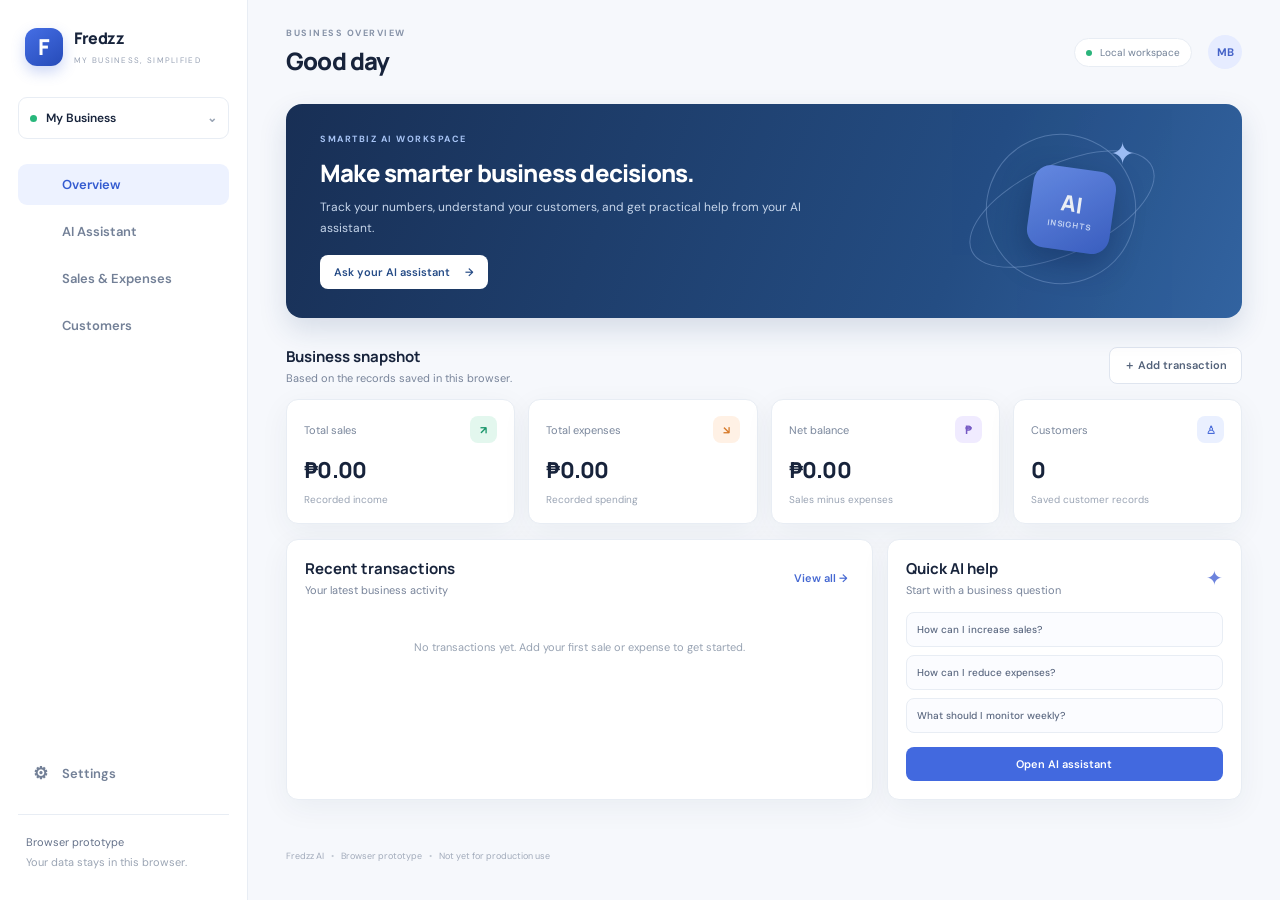
==== app/index.html @ 4c4984ea "Publish combined Fredzz website" ====
<!doctype html>
<html lang="en">
<head>
  <meta charset="utf-8">
  <meta name="viewport" content="width=device-width, initial-scale=1">
  <title>Fredzz Business Tracker</title>
  <link rel="stylesheet" href="style.css">
</head>
<body>
  <div class="app-shell">
    <aside class="sidebar">
      <div class="brand"><div class="brand-mark">F</div><div><strong>Fredzz</strong><small>MY BUSINESS, SIMPLIFIED</small></div></div>
      <div class="workspace"><span class="workspace-dot"></span><span>My Business</span><span class="chevron">⌄</span></div>
      <nav>
        <button class="nav-link active" data-page="dashboard"><span></span> Overview</button>
        <button class="nav-link" data-page="assistant"><span></span> AI Assistant</button>
        <button class="nav-link" data-page="transactions"><span></span> Sales & Expenses</button>
        <button class="nav-link" data-page="customers"><span></span> Customers</button>
      </nav>
      <div class="sidebar-bottom">
        <button class="nav-link" data-page="settings"><span>⚙</span> Settings</button>
        <div class="sidebar-note">Browser prototype<br><span>Your data stays in this browser.</span></div>
      </div>
    </aside>

    <main class="main">
      <header class="topbar">
        <div><div class="eyebrow" id="page-eyebrow">BUSINESS OVERVIEW</div><h1 id="page-title">Good day</h1></div>
        <div class="top-actions"><span class="local-pill"><i></i> Local workspace</span><div class="avatar">MB</div></div>
      </header>

      <section class="page active" id="page-dashboard">
        <div class="welcome-banner">
          <div><div class="banner-kicker">SMARTBIZ AI WORKSPACE</div><h2>Make smarter business decisions.</h2><p>Track your numbers, understand your customers, and get practical help from your AI assistant.</p><button class="button button-light" data-go="assistant">Ask your AI assistant <span>→</span></button></div>
          <div class="banner-art" aria-hidden="true"><div class="orbit orbit-one"></div><div class="orbit orbit-two"></div><div class="spark">✦</div><div class="art-card">AI<br><b>INSIGHTS</b></div></div>
        </div>
        <div class="section-heading"><div><h3>Business snapshot</h3><p>Based on the records saved in this browser.</p></div><button class="button button-outline" data-go="transactions">＋ Add transaction</button></div>
        <div class="stats-grid">
          <article class="stat-card"><div class="stat-top"><span>Total sales</span><span class="stat-icon green">↗</span></div><strong id="stat-sales">₱0.00</strong><small>Recorded income</small></article>
          <article class="stat-card"><div class="stat-top"><span>Total expenses</span><span class="stat-icon orange">↘</span></div><strong id="stat-expenses">₱0.00</strong><small>Recorded spending</small></article>
          <article class="stat-card"><div class="stat-top"><span>Net balance</span><span class="stat-icon purple">₱</span></div><strong id="stat-balance">₱0.00</strong><small>Sales minus expenses</small></article>
          <article class="stat-card"><div class="stat-top"><span>Customers</span><span class="stat-icon blue">♙</span></div><strong id="stat-customers">0</strong><small>Saved customer records</small></article>
        </div>
        <div class="dashboard-grid">
          <article class="panel"><div class="panel-heading"><div><h3>Recent transactions</h3><p>Your latest business activity</p></div><button class="text-button" data-go="transactions">View all →</button></div><div id="recent-transactions" class="table-wrap"></div></article>
          <article class="panel insight-panel"><div class="panel-heading"><div><h3>Quick AI help</h3><p>Start with a business question</p></div><span class="ai-star">✦</span></div><div class="prompt-list"><button data-prompt="Give me 3 practical ways to increase sales for a small business in the Philippines.">How can I increase sales?</button><button data-prompt="Help me understand how to control business expenses.">How can I reduce expenses?</button><button data-prompt="What business metrics should I monitor every week?">What should I monitor weekly?</button></div><button class="button button-primary full" data-go="assistant">Open AI assistant</button></article>
        </div>
      </section>

      <section class="page" id="page-assistant">
        <div class="assistant-layout">
          <div class="panel chat-panel">
            <div class="chat-header"><div class="ai-avatar">✦</div><div><h3>Fredzz AI Assistant</h3><p><span class="online-dot"></span> Ready to help with your business</p></div><button class="text-button" id="clear-chat">Clear chat</button></div>
            <div class="chat-messages" id="chat-messages"><div class="message assistant-message"><div class="message-avatar">✦</div><div class="bubble"><b>Hello! I'm your Fredzz AI assistant.</b><p>I can help you think through sales, marketing, pricing, customer service, and business operations. Add your Gemini API key in Settings to enable AI responses.</p></div></div></div>
            <div class="chat-composer"><textarea id="chat-input" rows="1" placeholder="Ask something about your business..."></textarea><button class="send-button" id="send-chat" aria-label="Send message">↑</button></div>
            <div class="chat-footnote">AI can make mistakes. Check important business decisions before acting.</div>
          </div>
          <aside class="panel context-panel"><h3>Business context</h3><p>The assistant can use the totals below to tailor its advice.</p><div class="context-row"><span>Recorded sales</span><b id="context-sales">₱0.00</b></div><div class="context-row"><span>Recorded expenses</span><b id="context-expenses">₱0.00</b></div><div class="context-row"><span>Customers</span><b id="context-customers">0</b></div><div class="context-tip"><span>✦</span> Add transactions and customers to give your assistant more context.</div><button class="button button-outline full" data-go="settings">Configure Gemini</button></aside>
        </div>
      </section>

      <section class="page" id="page-transactions">
        <div class="section-heading"><div><h3>Sales & expenses</h3><p>Record income and spending for your business.</p></div><button class="button button-primary" id="open-transaction">＋ Add transaction</button></div>
        <div class="panel"><div id="all-transactions" class="table-wrap"></div></div>
      </section>

      <section class="page" id="page-customers">
        <div class="section-heading"><div><h3>Customers</h3><p>Keep basic contact details in one place.</p></div><button class="button button-primary" id="open-customer">＋ Add customer</button></div>
        <div class="panel"><div id="customers-list" class="table-wrap"></div></div>
      </section>

      <section class="page" id="page-settings">
        <div class="settings-grid">
          <article class="panel settings-card"><div class="settings-icon">✦</div><h3>Gemini AI connection</h3><p>Connect your Google Gemini API key to enable AI-generated business guidance.</p><label for="api-key">Gemini API key</label><input id="api-key" type="password" placeholder="Paste your Gemini API key"><label for="model-name">Model name</label><input id="model-name" value="gemini-2.5-flash"><div class="settings-actions"><button class="button button-primary" id="save-key">Use key for this session</button><span id="key-status" class="status-text">No key connected</span></div><div class="warning-box"><b>Prototype security notice</b><br>This browser-only prototype sends requests directly from your browser to Google. Your key is not stored in the project files, but anyone with access to this browser session could inspect it. Do not use this setup for a public SaaS or share your key. A secure server is required before launch.</div><p class="small-help">Create a key at <a href="https://aistudio.google.com/apikey" target="_blank" rel="noreferrer">Google AI Studio</a>. Usage may incur charges or be subject to Google's limits.</p></article>
          <article class="panel settings-card"><div class="settings-icon neutral">▤</div><h3>Your browser data</h3><p>Transactions and customers are saved locally in this browser using local storage. They are not synced across devices or users.</p><div class="data-actions"><button class="button button-outline" id="export-data">Export my data (JSON)</button><button class="button button-danger" id="clear-data">Delete all local business data</button></div><div class="warning-box neutral-box">This is a single-browser prototype, not yet a multi-business SaaS. Do not enter sensitive customer or financial information.</div></article>
        </div>
      </section>
      <footer>Fredzz AI <span>•</span> Browser prototype <span>•</span> Not yet for production use</footer>
    </main>
  </div>

  <dialog id="transaction-dialog" class="modal">
    <form id="transaction-form" method="dialog"><div class="modal-heading"><div><h3>Add transaction</h3><p>Record a sale or business expense.</p></div><button type="button" class="close-button" data-close="transaction-dialog">×</button></div>
      <label for="transaction-type">Type</label><select id="transaction-type"><option value="sale">Sale / Income</option><option value="expense">Expense</option></select>
      <label for="transaction-description">Description</label><input id="transaction-description" required placeholder="e.g. Product sale, rent, supplies">
      <label for="transaction-amount">Amount (PHP)</label><input id="transaction-amount" type="number" min="0.01" step="0.01" required placeholder="0.00">
      <label for="transaction-date">Date</label><input id="transaction-date" type="date" required>
      <div class="modal-actions"><button type="button" class="button button-outline" data-close="transaction-dialog">Cancel</button><button class="button button-primary" type="submit">Save transaction</button></div>
    </form>
  </dialog>

  <dialog id="customer-dialog" class="modal">
    <form id="customer-form" method="dialog"><div class="modal-heading"><div><h3>Add customer</h3><p>Save a customer contact.</p></div><button type="button" class="close-button" data-close="customer-dialog">×</button></div>
      <label for="customer-name">Customer name</label><input id="customer-name" required placeholder="Full name or business name">
      <label for="customer-contact">Contact (optional)</label><input id="customer-contact" placeholder="Email or phone">
      <label for="customer-notes">Notes (optional)</label><textarea id="customer-notes" rows="3" placeholder="Preferences, follow-up notes..."></textarea>
      <div class="modal-actions"><button type="button" class="button button-outline" data-close="customer-dialog">Cancel</button><button class="button button-primary" type="submit">Save customer</button></div>
    </form>
  </dialog>
  <div id="toast" class="toast" role="status"></div>
  <script src="script.js"></script>
</body>
</html>
---- app/style.css ----
@import url('https://fonts.googleapis.com/css2?family=DM+Sans:wght@400;500;600;700&family=Manrope:wght@400;500;600;700;800&display=swap');
:root{--ink:#17233b;--muted:#78849a;--line:#e8edf4;--bg:#f6f8fc;--navy:#142b4a;--blue:#4269df;--mint:#dff7ed;--green:#16875d;--orange:#d98232;--purple:#7b61c9;--shadow:0 8px 30px rgba(27,48,79,.055)}
*{box-sizing:border-box}body{margin:0;background:var(--bg);color:var(--ink);font-family:'DM Sans',sans-serif;font-size:14px}.app-shell{min-height:100vh}.sidebar{position:fixed;inset:0 auto 0 0;width:248px;background:#fff;border-right:1px solid var(--line);padding:27px 18px;display:flex;flex-direction:column;z-index:5}.brand{display:flex;align-items:center;gap:11px;padding:0 7px 30px}.brand-mark{height:38px;width:38px;border-radius:12px;background:linear-gradient(145deg,#456ee5,#264bb8);display:grid;place-items:center;color:#fff;font:800 22px Manrope;box-shadow:0 6px 14px #4269df44}.brand strong{font:800 16px Manrope;display:block;letter-spacing:-.5px}.brand small{font-size:8px;letter-spacing:1.3px;color:#98a2b4}.workspace{height:42px;border:1px solid var(--line);border-radius:9px;display:flex;align-items:center;gap:9px;padding:0 11px;margin-bottom:25px;font-weight:600;font-size:12px}.workspace-dot,.online-dot{width:7px;height:7px;border-radius:50%;background:#28b77b;display:inline-block}.chevron{margin-left:auto;color:#9aa5b5}.sidebar nav{display:grid;gap:6px}.nav-link{border:0;background:transparent;text-align:left;padding:12px 13px;border-radius:9px;color:#738097;font:600 13px 'DM Sans';cursor:pointer;display:flex;align-items:center;gap:13px}.nav-link span{font-size:17px;width:18px;text-align:center}.nav-link:hover,.nav-link.active{background:#edf2ff;color:#345bd0}.sidebar-bottom{margin-top:auto}.sidebar-note{border-top:1px solid var(--line);margin-top:18px;padding:18px 8px 0;color:#65728a;font-size:11px;line-height:1.8}.sidebar-note span{color:#9ba5b4}.main{margin-left:248px;padding:0 38px;max-width:1700px}.topbar{height:104px;display:flex;align-items:center;justify-content:space-between}.eyebrow,.banner-kicker{font-size:9px;letter-spacing:1.5px;font-weight:700;color:#8793a8}.topbar h1{font:800 24px Manrope;margin:5px 0 0;letter-spacing:-.8px}.top-actions{display:flex;align-items:center;gap:16px}.local-pill{border:1px solid var(--line);background:#fff;border-radius:20px;padding:7px 11px;font-size:10px;color:#718096}.local-pill i{display:inline-block;width:6px;height:6px;background:#2ab47b;border-radius:50%;margin-right:5px}.avatar{height:34px;width:34px;border-radius:50%;background:#e6ecff;color:#4563c8;display:grid;place-items:center;font-size:11px;font-weight:700}.page{display:none;padding-bottom:30px}.page.active{display:block}.welcome-banner{background:linear-gradient(112deg,#182f55,#244d83 70%,#3263a0);border-radius:16px;min-height:214px;padding:29px 34px;color:white;position:relative;overflow:hidden;display:flex;align-items:center;box-shadow:0 12px 28px #1c3d7025}.banner-kicker{color:#a8c4f5;font-size:9px}.welcome-banner h2{font:800 24px Manrope;margin:11px 0 8px;letter-spacing:-.8px}.welcome-banner p{color:#c7d6eb;max-width:490px;font-size:12px;line-height:1.7;margin:0 0 17px}.button{border:0;border-radius:8px;padding:10px 14px;font:600 11px 'DM Sans';cursor:pointer;transition:.15s}.button:hover{transform:translateY(-1px);filter:brightness(.98)}.button-light{background:white;color:#254b86}.button-light span{margin-left:12px}.button-primary{background:#4269df;color:white}.button-outline{background:white;border:1px solid #dfe5ef;color:#53627a}.button-danger{background:#fff1f0;color:#c34d48}.full{width:100%}.banner-art{position:absolute;right:65px;top:12px;width:220px;height:190px;opacity:.9}.orbit{position:absolute;border:1px solid #9dbce866;border-radius:50%;transform:rotate(-25deg)}.orbit-one{width:200px;height:90px;top:48px;left:5px}.orbit-two{width:150px;height:150px;top:18px;left:29px}.spark{position:absolute;top:18px;right:42px;font-size:30px;color:#a8c8ff}.art-card{position:absolute;top:52px;left:73px;width:83px;height:83px;border-radius:18px;background:linear-gradient(145deg,#6c8feb,#3b5fc4);box-shadow:0 12px 30px #091e4c66;display:grid;place-content:center;text-align:center;font:800 22px Manrope;transform:rotate(8deg)}.art-card b{font-size:8px;letter-spacing:1px;color:#d9e5ff}.section-heading{display:flex;align-items:center;justify-content:space-between;margin:28px 0 14px}.section-heading h3,.panel h3{font:700 15px Manrope;margin:0 0 4px}.section-heading p,.panel-heading p{color:var(--muted);font-size:11px;margin:0}.stats-grid{display:grid;grid-template-columns:repeat(4,1fr);gap:13px}.stat-card,.panel{background:white;border:1px solid var(--line);border-radius:12px;box-shadow:var(--shadow)}.stat-card{padding:16px 17px}.stat-top{display:flex;align-items:center;justify-content:space-between;color:#7a879c;font-size:11px}.stat-icon{height:27px;width:27px;border-radius:8px;display:grid;place-items:center;font-weight:700}.green{background:#e3f7ee;color:#19956a}.orange{background:#fff1e5;color:#d77a29}.purple{background:#f0ebff;color:#765ac4}.blue{background:#eaf0ff;color:#496cda}.stat-card strong{display:block;font:800 22px Manrope;letter-spacing:-.7px;margin:12px 0 4px}.stat-card small{font-size:10px;color:#9aa4b4}.dashboard-grid{display:grid;grid-template-columns:1.65fr 1fr;gap:14px;margin-top:15px}.panel{padding:18px}.panel-heading{display:flex;justify-content:space-between;align-items:center;margin-bottom:15px}.text-button{background:transparent;border:0;color:#4568d2;font:600 11px 'DM Sans';cursor:pointer}.table-wrap{overflow-x:auto}.data-table{width:100%;border-collapse:collapse;text-align:left}.data-table th{font-size:9px;letter-spacing:.6px;color:#9aa5b5;text-transform:uppercase;font-weight:700;padding:10px 8px;border-bottom:1px solid var(--line)}.data-table td{padding:12px 8px;border-bottom:1px solid #f0f2f6;font-size:11px;color:#58667d}.data-table tr:last-child td{border-bottom:0}.amount-positive{color:#16875d!important;font-weight:700}.amount-negative{color:#d36f52!important;font-weight:700}.type-pill{border-radius:20px;padding:4px 8px;font-size:9px;font-weight:700;background:#e5f7ef;color:#16875d}.type-pill.expense{background:#fff0e8;color:#cb7440}.empty-state{text-align:center;color:#98a3b3;padding:28px 10px;font-size:11px}.ai-star{color:#6c83dd;font-size:20px}.prompt-list{display:grid;gap:8px;margin:14px 0}.prompt-list button{border:1px solid #e8edf4;background:#fbfcff;border-radius:8px;text-align:left;padding:10px;color:#5b6880;font:500 10px 'DM Sans';cursor:pointer}.prompt-list button:hover{border-color:#9eafea;color:#3e60c7}.assistant-layout{display:grid;grid-template-columns:minmax(0,1fr) 255px;gap:15px}.chat-panel{padding:0;display:flex;flex-direction:column;min-height:590px}.chat-header{padding:17px 20px;border-bottom:1px solid var(--line);display:flex;align-items:center;gap:11px}.chat-header h3{margin:0 0 4px}.chat-header p{margin:0;font-size:10px;color:#8b97a9}.chat-header .text-button{margin-left:auto}.ai-avatar,.message-avatar{height:34px;width:34px;border-radius:11px;background:#edf1ff;color:#536bd0;display:grid;place-items:center;font-size:18px}.chat-messages{flex:1;padding:20px;overflow:auto;max-height:430px;display:flex;flex-direction:column;gap:15px}.message{display:flex;gap:9px;max-width:90%}.message.user-message{align-self:flex-end;flex-direction:row-reverse}.message-avatar{height:26px;width:26px;font-size:13px;flex-shrink:0}.bubble{background:#f4f6fb;border-radius:3px 12px 12px 12px;padding:12px 14px;color:#536078;font-size:11px;line-height:1.7;white-space:pre-wrap}.bubble p{margin:5px 0 0}.user-message .bubble{background:#eaf0ff;color:#3555a9;border-radius:12px 3px 12px 12px}.chat-composer{margin:0 18px;border:1px solid #e1e7f0;border-radius:10px;padding:7px;display:flex;gap:8px;align-items:end}.chat-composer textarea{border:0;outline:0;resize:none;flex:1;padding:7px;font:12px 'DM Sans';max-height:100px;color:var(--ink)}.send-button{height:33px;width:35px;border:0;border-radius:8px;background:#4269df;color:#fff;font-size:19px;cursor:pointer}.chat-footnote{text-align:center;color:#a1aaba;font-size:9px;padding:10px}.context-panel{height:max-content}.context-panel>p{font-size:10px;color:#8995a8;line-height:1.6;margin:8px 0 18px}.context-row{display:flex;justify-content:space-between;padding:11px 0;border-bottom:1px solid #eff2f6;font-size:10px;color:#8290a4}.context-row b{color:#33415a}.context-tip{background:#f3f6ff;color:#67779b;border-radius:8px;padding:11px;font-size:10px;line-height:1.6;margin:15px 0}.context-tip span{color:#5c73d4;margin-right:5px}.settings-grid{display:grid;grid-template-columns:1fr 1fr;gap:15px}.settings-card h3{margin:10px 0 7px}.settings-card>p{font-size:11px;color:#8390a4;line-height:1.7;margin:0 0 18px}.settings-icon{height:35px;width:35px;border-radius:10px;background:#eef1ff;color:#5c70d4;display:grid;place-items:center;font-size:18px}.settings-icon.neutral{background:#eff3f7;color:#74849a}.settings-card label,.modal label{display:block;font-size:10px;font-weight:700;color:#637087;margin:13px 0 6px}.settings-card input,.modal input,.modal select,.modal textarea{width:100%;border:1px solid #e1e7f0;border-radius:8px;padding:11px 12px;font:11px 'DM Sans';outline:none;color:var(--ink);background:#fff}.settings-card input:focus,.modal input:focus,.modal select:focus,.modal textarea:focus{border-color:#8097e7;box-shadow:0 0 0 3px #4269df12}.settings-actions{display:flex;align-items:center;gap:12px;margin-top:14px;flex-wrap:wrap}.status-text{font-size:10px;color:#8793a6}.warning-box{background:#fff8e9;border:1px solid #f5e7c8;border-radius:8px;padding:12px;margin-top:17px;font-size:10px;color:#876b3c;line-height:1.7}.small-help{font-size:10px!important;margin-top:13px!important}.small-help a{color:#4568d2}.data-actions{display:grid;gap:9px;margin-top:24px}.neutral-box{background:#f5f7fa;border-color:#e8edf2;color:#758196}footer{padding:20px 0 24px;color:#a1aaba;font-size:9px}footer span{padding:0 5px;color:#c3cad4}.modal{border:0;border-radius:14px;padding:23px;width:min(440px,calc(100% - 28px));box-shadow:0 25px 90px #15294b33}.modal::backdrop{background:#17243d77;backdrop-filter:blur(3px)}.modal-heading{display:flex;justify-content:space-between;align-items:flex-start;margin-bottom:15px}.modal-heading h3{font:700 17px Manrope;margin:0 0 5px}.modal-heading p{font-size:10px;color:#8b97a8;margin:0}.close-button{border:0;background:#f2f4f8;border-radius:7px;height:28px;width:28px;font-size:20px;color:#7c8799;cursor:pointer}.modal-actions{display:flex;justify-content:flex-end;gap:8px;margin-top:20px}.toast{position:fixed;bottom:24px;left:50%;transform:translate(-50%,20px);background:#172b49;color:#fff;padding:11px 17px;border-radius:8px;font-size:11px;opacity:0;pointer-events:none;transition:.2s;z-index:20}.toast.show{opacity:1;transform:translate(-50%,0)}
@media(max-width:1050px){.main{padding:0 24px}.sidebar{width:215px}.main{margin-left:215px}.stats-grid{grid-template-columns:repeat(2,1fr)}.banner-art{right:10px;opacity:.55}.dashboard-grid{grid-template-columns:1fr}.assistant-layout{grid-template-columns:1fr}.context-panel{display:none}}
@media(max-width:700px){.sidebar{position:static;width:auto;height:auto;padding:12px 14px;border-right:0;border-bottom:1px solid var(--line)}.brand{padding:0 4px 12px}.workspace{display:none}.sidebar nav{display:flex;overflow-x:auto;gap:4px}.nav-link{white-space:nowrap;padding:9px 10px;font-size:11px}.nav-link span{font-size:14px}.sidebar-bottom{display:none}.main{margin:0;padding:0 14px}.topbar{height:82px}.topbar h1{font-size:20px}.local-pill{display:none}.welcome-banner{padding:24px 20px;min-height:210px}.welcome-banner h2{font-size:20px;max-width:270px}.welcome-banner p{max-width:280px}.banner-art{right:-80px;opacity:.25}.stats-grid{gap:9px}.stat-card{padding:13px}.stat-card strong{font-size:18px}.section-heading{align-items:flex-start;gap:10px}.section-heading .button{white-space:nowrap}.settings-grid{grid-template-columns:1fr}.chat-panel{min-height:560px}.chat-messages{max-height:390px}.assistant-layout{display:block}}
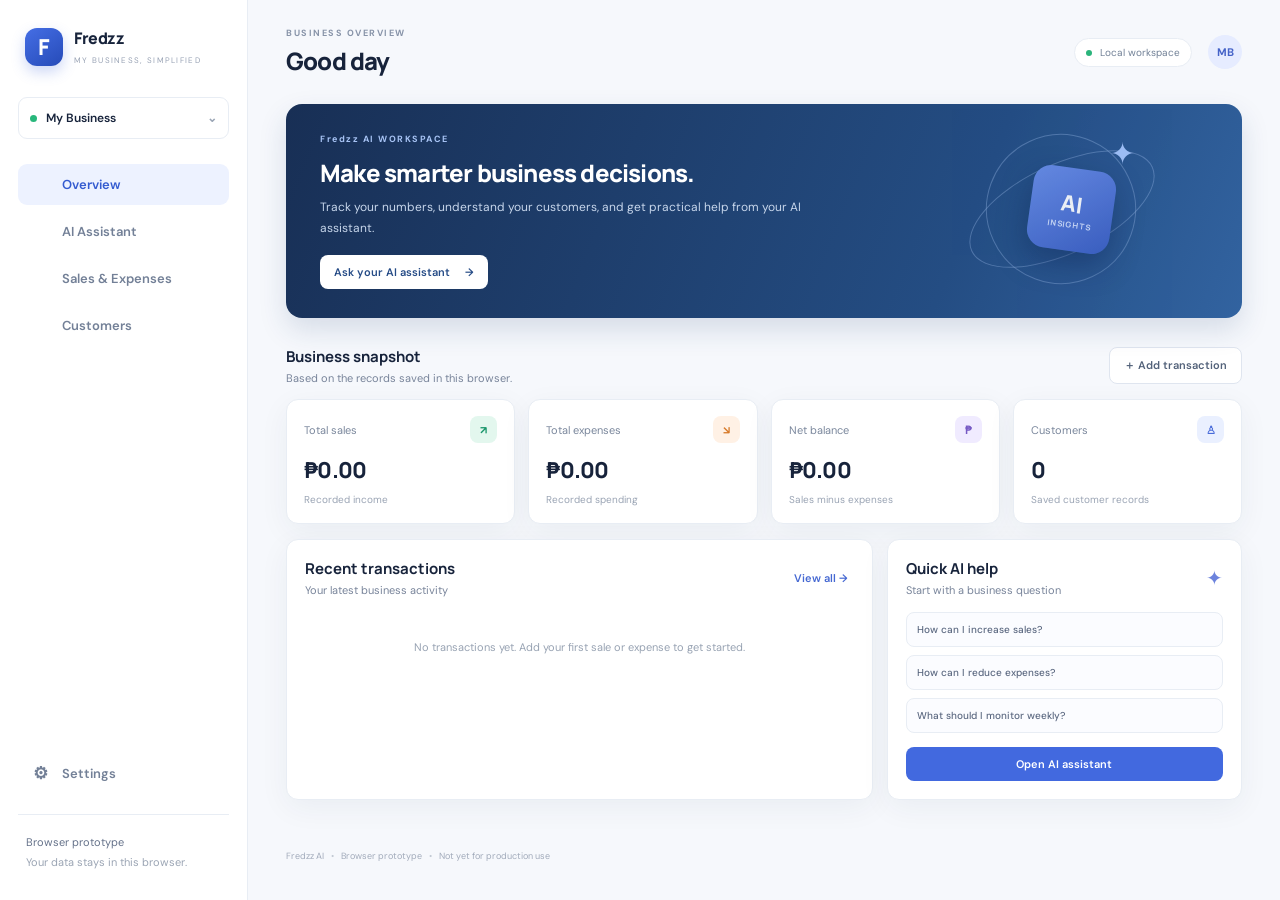
==== commit 7a45b426: "Replace remaining SmartBiz branding with Fredzz" ====
--- a/app/index.html
+++ b/app/index.html
@@ -31,7 +31,7 @@
 
       <section class="page active" id="page-dashboard">
         <div class="welcome-banner">
-          <div><div class="banner-kicker">SMARTBIZ AI WORKSPACE</div><h2>Make smarter business decisions.</h2><p>Track your numbers, understand your customers, and get practical help from your AI assistant.</p><button class="button button-light" data-go="assistant">Ask your AI assistant <span>→</span></button></div>
+          <div><div class="banner-kicker">Fredzz AI WORKSPACE</div><h2>Make smarter business decisions.</h2><p>Track your numbers, understand your customers, and get practical help from your AI assistant.</p><button class="button button-light" data-go="assistant">Ask your AI assistant <span>→</span></button></div>
           <div class="banner-art" aria-hidden="true"><div class="orbit orbit-one"></div><div class="orbit orbit-two"></div><div class="spark">✦</div><div class="art-card">AI<br><b>INSIGHTS</b></div></div>
         </div>
         <div class="section-heading"><div><h3>Business snapshot</h3><p>Based on the records saved in this browser.</p></div><button class="button button-outline" data-go="transactions">＋ Add transaction</button></div>
